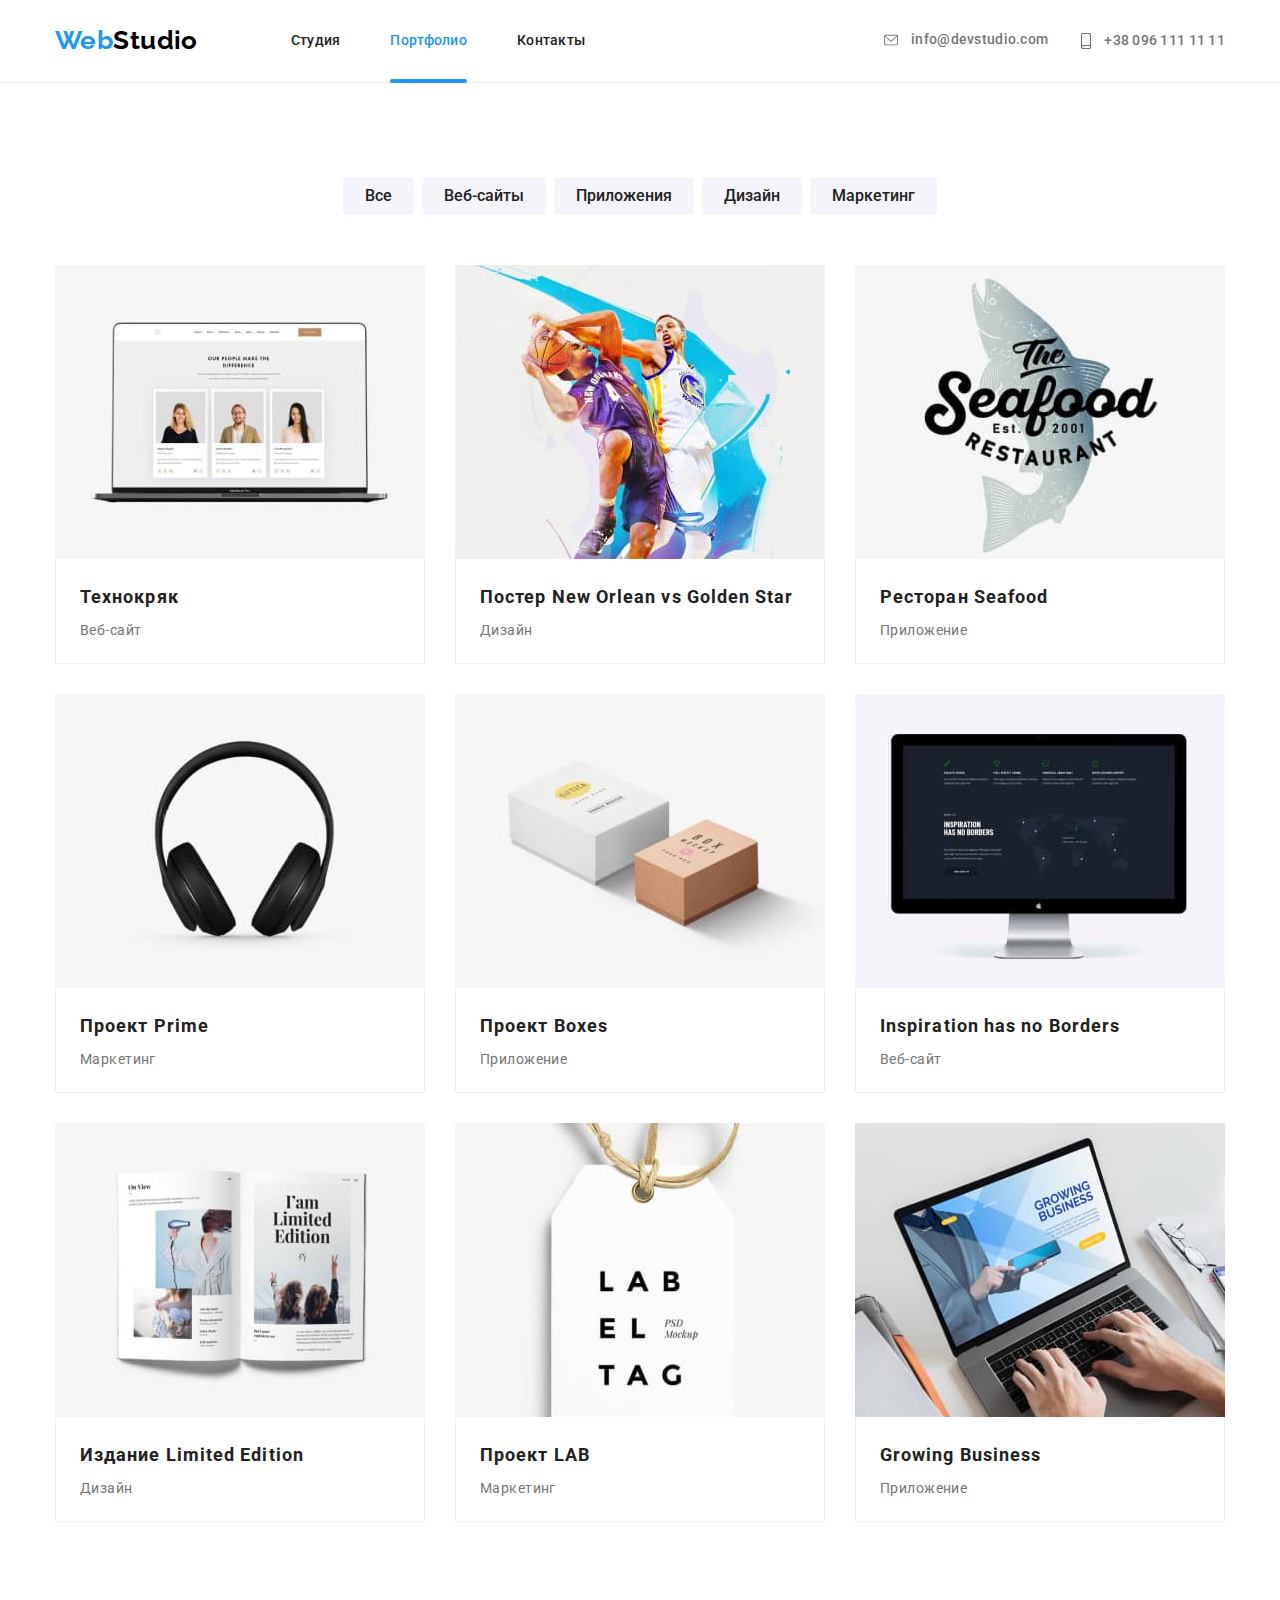
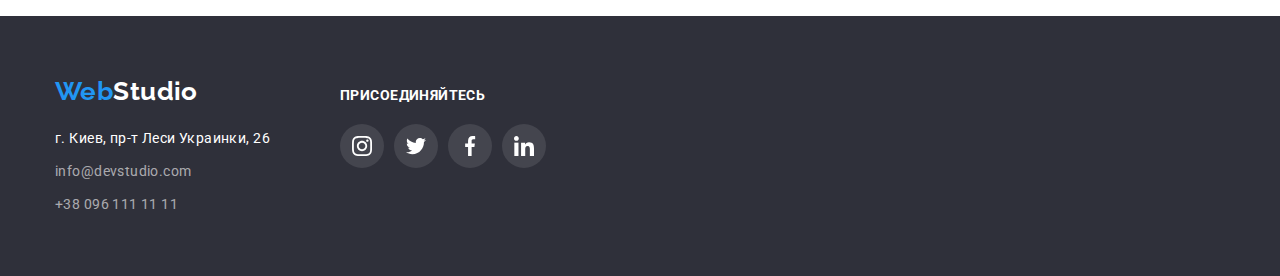
==== portfolio.html @ 8f9cfa4c "Склонував файли попередньої роботи" ====
<!DOCTYPE html>
<html lang="en">
<head>
    <meta charset="UTF-8">
    <meta http-equiv="X-UA-Compatible" content="IE=edge">
    <meta name="viewport" content="width=device-width, initial-scale=1.0">
    <title>WebStudio</title>
    <link href="https://fonts.googleapis.com/css2?family=Raleway:wght@700&family=Roboto:wght@400;500;700;900&display=swap" rel="stylesheet">
    <link rel="stylesheet" href="https://cdnjs.cloudflare.com/ajax/libs/modern-normalize/1.1.0/modern-normalize.min.css">
    <link rel="stylesheet" href="./css/styles.css">
</head>
<body>
    <header>
        <div class="container main-nav">
            <nav class="main-nav">
                <a href="./index.html" class="logo"><span>Web</span>Studio</a>
                <ul class="site-nav">
                    <li class="item"> <a href="./index.html" class="link">Студия</a> </li>
                    <li class="item"> <a href="./portfolio.html" class="link current">Портфолио</a> </li>
                    <li class="item"> <a href="" class="link">Контакты</a> </li>
                </ul>
            </nav>
            <ul class="site-cont">
                <li class="item">
                    <a href="mailto:info@devstudio.com" class="link"> <svg class="icon" width="20" height="14">
                            <use href="./images/symbol-defs.svg#icon-email"></use>
                        </svg> info@devstudio.com</a>
                </li>
                <li class="item"> <a href="tel:+380961111111" class="link"> <svg class="icon" width="16" height="18">
                            <use href="./images/symbol-defs.svg#icon-phone"></use>
                        </svg> +38 096 111 11 11</a>
                </li>
            </ul>
        </div>
    </header>
    <main>
        <section class="section box">
            <div class="container">
                <h1 class="hidden">Наши работы</h1>
                <ul class="btn">
                    <li class="btn-fil"><button type="button" class="button-filter">Все</button></li>
                    <li class="btn-fil"><button type="button" class="button-filter">Веб-сайты</button></li>
                    <li class="btn-fil"><button type="button" class="button-filter">Приложения</button></li>
                    <li class="btn-fil"><button type="button" class="button-filter">Дизайн</button></li>
                    <li class="btn-fil"><button type="button" class="button-filter">Маркетинг</button></li>
                </ul>
                <ul class="work-quality card">
                    <li class="flex-element"> 
                        <div class="product">
                            <img class="no-gap" src="./images/macbookpro.jpg" alt="macbookpro" width="370" height="294">
                            <p class="product-text">Ресурс предлагает комплексные предложения с разным уровнем функционала и сервисов. Все это позволит посетителю получить
                            исчерпывающие сведения о компании или частном лице.</p>
                        </div>
                        <div class="example">
                            <h2 class="name-project">Технокряк</h2>
                            <p class="quality">Веб-сайт</p>
                        </div>
                    </li>
                    <li class="flex-element"> 
                        <div class="product">
                            <img class="no-gap" src="./images/basketball.jpg" alt="basketball" width="370" height="294">
                            <p class="product-text">Ресурс предлагает комплексные предложения с разным уровнем функционала и сервисов. Все это позволит посетителю получить
                            исчерпывающие сведения о компании или частном лице.</p>
                        </div>
                        <div class="example">
                            <h2 class="name-project">Постер New Orlean vs Golden Star</h2>
                            <p class="quality">Дизайн</p>
                        </div>
                    </li>
                    <li class="flex-element"> 
                        <div class="product">
                            <img class="no-gap" src="./images/restaurant.jpg" alt="restaurant" width="370" height="294">
                            <p class="product-text">Ресурс предлагает комплексные предложения с разным уровнем функционала и сервисов. Все это
                                позволит посетителю получить
                                исчерпывающие сведения о компании или частном лице.</p>
                        </div>
                        <div class="example">
                            <h2 class="name-project">Ресторан Seafood</h2>
                            <p class="quality">Приложение</p>
                        </div>
                    </li>
                    <li class="flex-element">
                        <div class="product">
                            <img class="no-gap" src="./images/headphones.jpg" alt="headphones" width="370" height="294">
                            <p class="product-text">Ресурс предлагает комплексные предложения с разным уровнем функционала и сервисов. Все это
                                позволит посетителю получить
                                исчерпывающие сведения о компании или частном лице.</p>
                        </div>
                        <div class="example">
                            <h2 class="name-project">Проект Prime</h2>
                            <p class="quality">Маркетинг</p>
                        </div>
                    </li>
                    <li class="flex-element">
                        <div class="product">
                            <img class="no-gap" src="./images/boxes.jpg" alt="boxes" width="370" height="294">
                            <p class="product-text">Ресурс предлагает комплексные предложения с разным уровнем функционала и сервисов. Все это
                                позволит посетителю получить
                                исчерпывающие сведения о компании или частном лице.</p>
                        </div>
                        <div class="example">
                            <h2 class="name-project">Проект Boxes</h2>
                            <p class="quality">Приложение</p>
                        </div>
                    </li>
                    <li class="flex-element">
                        <div class="product">
                            <img class="no-gap" src="./images/monitor.jpg" alt="monitor" width="370" height="294">
                            <p class="product-text">Ресурс предлагает комплексные предложения с разным уровнем функционала и сервисов. Все это
                                позволит посетителю получить
                                исчерпывающие сведения о компании или частном лице.</p>
                        </div>
                        <div class="example">
                            <h2 class="name-project">Inspiration has no Borders</h2>
                            <p class="quality">Веб-сайт</p>
                        </div>
                    </li>
                    <li class="flex-element">
                        <div class="product">
                            <img class="no-gap" src="./images/magazine.jpg" alt="magazine" width="370" height="294">
                            <p class="product-text">Ресурс предлагает комплексные предложения с разным уровнем функционала и сервисов. Все это
                                позволит посетителю получить
                                исчерпывающие сведения о компании или частном лице.</p>
                        </div>
                        <div class="example">
                            <h2 class="name-project">Издание Limited Edition</h2>
                            <p class="quality">Дизайн</p>
                        </div>
                    </li>
                    <li class="flex-element">
                        <div class="product">
                            <img class="no-gap" src="./images/label.jpg" alt="label" width="370" height="294">
                            <p class="product-text">Ресурс предлагает комплексные предложения с разным уровнем функционала и сервисов. Все это
                                позволит посетителю получить
                                исчерпывающие сведения о компании или частном лице.</p>
                        </div>
                        <div class="example">
                            <h2 class="name-project">Проект LAB</h2>
                            <p class="quality">Маркетинг</p>
                        </div>
                    </li>
                    <li class="flex-element">
                        <div class="product">
                            <img class="no-gap" src="./images/laptop.jpg" alt="laptop" width="370" height="294">
                            <p class="product-text">Ресурс предлагает комплексные предложения с разным уровнем функционала и сервисов. Все это
                                позволит посетителю получить
                                исчерпывающие сведения о компании или частном лице.</p>
                        </div>
                        <div class="example">
                            <h2 class="name-project">Growing Business</h2>
                            <p class="quality">Приложение</p>
                        </div>
                    </li>
                </ul>
            </div>
        </section>
    </main>
    <footer class="ftr">
        <div class="container main-foot">
            <section class="foot">
                <a href="./index.html" class="foot-web"><span>Web</span>Studio</a>
                <address class="foot-adress">
                    <ul class="site-ft">
                        <li class="ft-cont"> <a href="https://goo.gl/maps/F9UGEikjTN2jMp9C9" target="_blank"
                                class="adress link">г.
                                Киев, пр-т Леси Украинки, 26</a> </li>
                        <li class="ft-cont"> <a href="mailto:info@devstudio.com"
                                class="footer-contact link">info@devstudio.com</a>
                        </li>
                        <li class="ft-cont"> <a href="tel:+380961111111" class="footer-contact link">+38 096 111 11 11</a>
                        </li>
                    </ul>
                </address>
            </section>
            <section class="connect-end">
                <h2 class="connect">Присоединяйтесь</h2>
                <ul class="icon-list">
                    <li class="icon-foot">
                        <a class="link-foot" href="">
                            <svg class="foot-icon">
                                <use href="./images/symbol-defs.svg#icon-instagram"></use>
                            </svg>
                        </a>
                    </li>
                    <li class="icon-foot">
                        <a class="link-foot" href="">
                            <svg class="foot-icon">
                                <use href="./images/symbol-defs.svg#icon-twitter"></use>
                            </svg>
                        </a>
                    </li>
                    <li class="icon-foot">
                        <a class="link-foot" href="">
                            <svg class="foot-icon">
                                <use href="./images/symbol-defs.svg#icon-facebook"></use>
                            </svg>
                        </a>
                    </li>
                    <li class="icon-foot">
                        <a class="link-foot" href="">
                            <svg class="foot-icon">
                                <use href="./images/symbol-defs.svg#icon-linkedin"></use>
                            </svg>
                        </a>
                    </li>
                </ul>
            </section>
        </div>
    </footer>
</body>
</html>
---- css/styles.css ----
html {
    box-sizing: border-box;
}

*,
*::before,
*::after {
    box-sizing: inherit;
}

/* цвет логотипа 1 части #2196F3
2 часть #000000 

ОСНОВНОЙ ЦВЕТ навигация, контакты, 2,3 заголовка #212121
при наведении #2196F3

цвет телефона и параграфов #757575

заголовок и кнопка, 2 часть логотива в футере #FFFFFF

контакты в футере color: rgba(255, 255, 255, 0.6);


ФОН
шапка #FFFFFF
1 секция и футер 2F303A
кнопка 2196F3

секция Наша команда F5F4FA
*/

:root {
    --primary-text-color: #212121;
    --paragraph-text-color: #757575;
    --footer-text-color: rgba(255, 255, 255, 0.6);
    --nav-log-text-color: #2196F3;
    --title-text-color: #FFFFFF;
    --but--team-color: #F5F4FA;
    --foot-title-bg-color: #2F303A;
    --logo-color: #000000;
    --network-icon-color: #AFB1B8;
    --foot-icon-color: rgba(255, 255, 255, 0.1);
    --timing-function: cubic-bezier(0.4, 0, 0.2, 1);
}

body {
    background-color: var(--title-text-color);
    color: var(--primary-text-color);

    font-family: Roboto, sans-serif;
    letter-spacing: 0.03em;
    font-size: 14px;
    line-height: 1.14;
}

.container {
    width: 1200px;
    margin-left: auto;
    margin-right: auto;
    padding-left: 15px;
    padding-right: 15px;
}

ul {
    list-style: none;
    padding: 0;
    margin: 0;
}

h1, h2, h3, p {
    padding: 0;
    margin: 0;
}

.heading {
    margin-bottom: 50px;

    font-size: 36px;
    line-height: 1.16;
    text-align: center;
}

/* header */

.logo {
    color: var(--logo-color);

    font-family: Raleway, sans-serif;
    font-weight: 700;
    font-size: 26px;
    line-height: 1.2;
    text-decoration: none;
}

span {
    color: var(--nav-log-text-color);
}

/* Main nav */

.main-nav {
    display: flex;
    align-items: center; 
}

header {
    border-bottom: 1px solid #ECECEC;
}

/* Site nav */

.site-nav {
    display: flex;
    margin-left: 93px;
}

.site-nav .item + .item {
    margin-left: 50px;
}

.site-nav .link {
    position: relative;
    display: block;
    padding-top: 32px;
    padding-bottom: 32px;

    color: var(--primary-text-color);

    font-family: inherit;
    font-weight: 500;
    letter-spacing: 0.02em;
    text-decoration: none;

    transition-property: color;
    transition-duration: 250ms;
    transition-timing-function: var(--timing-function);
}

.site-nav .link:hover,
.site-nav .link:focus {
    color: var(--nav-log-text-color);
}

.site-nav .link.current {
    color: var(--nav-log-text-color);
}

.site-nav .link.current::after {
    opacity: 1;
}

.site-nav .link::after {
    position: absolute;
    content: '';
    display: block;
    height: 4px;
    width: 100%;
    bottom: 0;
    background-color: #2196F3;
    border-radius: 2px;
    opacity: 0;
    transition: opacity 250ms var(--timing-function);
    bottom: -2px;

    transition-property: opacity;
    transition-duration: 250ms;
    transition-timing-function: var(--timing-function);
}

.site-nav .link:hover::after,
.site-nav .link:focus::after {
    opacity: 1;
}

/* CONTACTS */

.site-cont {
    display: flex;
    margin-left: auto;

    font-family: inherit;
    font-weight: 500;
    letter-spacing: 0.02em;
    text-decoration: none;
}

.site-cont .item + .item {
    margin-left: 30px;
}

.site-cont .link {
    color: var(--paragraph-text-color);
    text-decoration: none;
    padding-top: 32px;
    padding-bottom: 32px;
    display: flex;
    align-items: center;

    transition-property: color fill;
    transition-duration: 250ms;
    transition-timing-function: var(--timing-function);
}

.site-cont .link:hover,
.site-cont .link:focus {
    color: var(--nav-log-text-color);
}

.site-cont .link .icon {
    transition-property: fill;
    transition-duration: 250ms;
    transition-timing-function: var(--timing-function);
}

.site-cont .link:hover .icon,
.site-cont .link:focus .icon {
    fill: var(--nav-log-text-color);
}

.icon {
    margin-right: 10px;
    fill: #757575;
}

/* Title */

.title {
    padding-top: 200px;
    padding-bottom: 200px;
    background: var(--foot-title-bg-color);

    height: 600px;
    max-width: 1600px;
    margin-left: auto;
    margin-right: auto;

    background-image: linear-gradient(
        to right,
        rgba(47, 48, 58, 0.4),
        rgba(47, 48, 58, 0.4)
    ),
    url(../images/fon-hed.jpg);
    background-repeat: no-repeat;
    background-position: center;
    background-size: cover;
}

.title-hero {
    padding-bottom: 30px;
    width: 696px;
    margin-left: auto;
    margin-right: auto;

    color: var(--title-text-color);

    font-weight: 900;
    font-size: 44px;
    line-height: 1.36;
    text-align: center;
    letter-spacing: 0.06em;
    text-transform: uppercase;
}

/* Section doing */

.works {
    display: flex;
    flex-wrap: wrap;
    justify-content: space-between;
}

.section {
    padding-top: 94px;
    padding-bottom: 94px;
}

.section.no-padding {
    padding-top: 0;
    padding-bottom: 94px;
}

/* Position absolut */

.works > .item {
    position: relative; 
}

.signature {
    position: absolute;
    width: 370px;
    height: 70px;
    bottom: 0;

    background-color: rgba(47, 48, 58, 0.8);
}

.signature-do {
    padding: 27px 0;
    font-weight: 700;
    font-size: 14px;
    line-height: 1.14;
    text-align: center;
    letter-spacing: 0.03em;
    text-transform: uppercase;
    color: var(--title-text-color);
}

/* Team */



.quality {
    color: var(--paragraph-text-color);

    font-weight: 400;
    font-size: 14px;
    line-height: 1.71;
}

.hidden {
    display: none;
}

.work-quality {
    display: flex;
}

.work-quality.card {
    display: flex;
    flex-wrap: wrap;
    
}
.work-quality .item {
    margin-right: 30px;
    width: 270px;
}

.work-quality .item:nth-child(4n) {
    margin-right: 0;
}

/* Icons quality */

.icon-img {
    height: 120px;
    width: 270px;
    background-color: var(--but--team-color);
    border-radius: 4px;
    display: flex;
    justify-content: center;
    align-items: center;
}

.icon-qual {
    height: 70px;
    width: 70px;
}

.head-quality {
    text-transform: uppercase;
    font-size: 14px;
    line-height: 1.14;

    margin-top: 30px;
    margin-bottom: 10px;
}

.name-project {
    font-size: 18px;
    line-height: 2;
    letter-spacing: 0.06em;
    margin-bottom: 4px;
}

.flex-element {
    width: 370px;

    margin-right: 30px;
    margin-bottom: 30px;

    transition-property: box-shadow;
    transition-duration: 250ms;
    transition-timing-function: var(--timing-function);
}

.flex-element:hover,
.flex-element:focus {
    box-shadow: 0px 1px 1px rgba(0, 0, 0, 0.12), 0px 4px 4px rgba(0, 0, 0, 0.06), 1px 4px 6px rgba(0, 0, 0, 0.16);
}

.no-gap {
    display: block;
}

.example {
    padding: 20px 24px;
    border: 1px solid #EEEEEE;
    border-top: none;
}

.flex-element:nth-child(3n) {
    margin-right: 0;
}

.flex-element:nth-last-child(-n + 3){
    margin-bottom: 0;
}

/* Animation work */

.product-text {
    position: absolute;
    top: 0;
    right: 0;
    width: 100%;
    height: 100%;

    background-color: rgba(33, 150, 243, 0.9);

    font-size: 18px;
    line-height: 1.56;
    letter-spacing: 0.03em;
    color: var(--title-text-color);

    padding: 63px 24px;

    transform: translateY(100%);

    transition: transform 250ms var(--timing-function);
}

.product {
    position: relative;
    overflow: hidden;
}

.flex-element:hover .product-text {
    transform: translateY(0);
}

/* Modal window */

.backdrop {
    position: fixed;
    top: 0;
    left: 0;
    width: 100%;
    height: 100%;
    background: rgba(0, 0, 0, 0.2);;
    opacity: 1;
    visibility: visible;

    transition: 250ms var(--timing-function);
}

.backdrop.is-hidden {
    visibility: hidden;
    opacity: 0;
    pointer-events: none;
}

.backdrop.is-hidden .modal {
    transform: translate(-50%, -50%) scale(0.9);
}

.modal {
    position: absolute;
    top: 50%;
    left: 50%;

    width: 528px;
    height: 581px;
    
    background-color: var(--title-text-color);

    border-radius: 4px;

    transform: translate(-50%, -50%) scale(1);
    transition: transform 250ms var(--timing-function);
}

.close {
    position: fixed;
    top: 8px;
    right: 8px;
    padding: 0;
    margin: 0;
    width: 30px;
    height: 30px;
}

.icon-close {
    display: block;
    position: absolute;
    margin: auto;

    top: 0;
    bottom: 0;
    right: 0;
    left: 0;
}

/* Button */


.button-order {
    border-radius: 4px;
    box-shadow: 0px 4px 4px rgba(0, 0, 0, 0.15);
    border: #2196F3;
    padding: 10px 32px;
    margin-left: auto;
    margin-right: auto;

    background-color: var(--nav-log-text-color);
    color: var(--title-text-color);

    font-family: inherit;
    font-weight: 700;
    font-size: 16px;
    line-height: 1.88;
    display: flex;
    align-items: center;
    text-align: center;
    letter-spacing: 0.06em;
    cursor: pointer;
}

.btn {
    display: flex;
    flex-wrap: wrap;
    justify-content: center;
    margin-bottom: 50px;
}

.btn-fil {
    margin-right: 8px;
}

.btn-fil:nth-child(5n) {
    margin-right: 0;
}

.button-filter {
    background-color: var(--but--team-color);
    color: var(--primary-text-color);

    font-family: inherit;
    font-weight: 500;
    font-size: 16px;
    line-height: 1.62;
    cursor: pointer;
    border-radius: 4px;
    border: #F5F4FA;
    padding: 6px 22px;

    transition-property: color background-color box-shadow;
    transition-duration: 250ms;
    transition-timing-function: var(--timing-function);
}


.button-filter:hover,
.button-filter:focus {
    background-color: var(--nav-log-text-color);
    color: var(--title-text-color);
    box-shadow: 0px 3px 1px rgba(0, 0, 0, 0.1), 0px 1px 2px rgba(0, 0, 0, 0.08), 0px 2px 2px rgba(0, 0, 0, 0.12);
}

/* Team */
.team {
    background-color: var(--but--team-color);
    padding-bottom: 94px;
    padding-top: 94px;
}

.team-work {
    
    display: flex;
    flex-wrap: wrap;
}

.special {
    margin-right: 30px;
    box-shadow: 0px 1px 3px rgba(0, 0, 0, 0.12), 0px 1px 1px rgba(0, 0, 0, 0.14), 0px 2px 1px rgba(0, 0, 0, 0.2);
    border-radius: 0px 0px 4px 4px;
}

.special:nth-child(4n) {
    margin-right: 0;
}

.team-work .job {
    color: var(--paragraph-text-color);

    font-size: 16px;
    line-height: 1.18;

    margin-bottom: 16px;
}

.person {
    font-weight: 500;
    font-size: 16px;
    line-height: 1.18;

    margin-bottom: 10px;
}

.job-person {
    text-align: center;
    padding-top: 30px;
    padding-bottom: 30px;
    background-color: var(--title-text-color);
}

.network {
    text-decoration: none;
    display: inline-block;
    margin-right: 10px;
}

.network:nth-child(4) {
    margin-right: 0;
}

.network-icon {
    width: 20px;
    height: 20px; 
}

.inst {
    width: 44px;
    height: 44px;
    border-radius: 50%;
    display: flex;
    justify-content: center;
    align-items: center;
    fill: var(--network-icon-color);

    transition-property: fill background-color border-radius;
    transition-duration: 250ms;
    transition-timing-function: var(--timing-function);
}

.inst:hover,
.inst:focus {
    fill: var(--title-text-color);
    background-color: var(--nav-log-text-color);
    border-radius: 50%;
}

/* Clients */

.title-client {
    text-align: center;
    font-weight: 700;
    font-size: 36px;
    line-height: 1.16;
    text-align: center;
    letter-spacing: 0.03em;
    color: var(--primary-text-color);
    margin-bottom: 50px;
}

.client {
    display: flex;
    justify-content: center;
    text-align: center;
}

.client-mar {
    margin-right: 30px;
}

.client-mar:nth-last-child(1) {
    margin-right: 0;
}

.client-list {
    width: 106px;
    height: 60px;
}

.client-a {
    width: 170px;
    height: 92px;
    border: 1px solid #AFB1B8;
    border-radius: 4px;
    display: flex;
    justify-content: center;
    align-items: center;
    fill: #afb1b8;

    transition-property: fill border;
    transition-duration: 250ms;
    transition-timing-function: var(--timing-function);
}

.client-a:hover,
.client-a:focus {
    fill: #2196F3;
    border: 1px solid #2196F3;
}

/* Footer */

.ftr {
    background: var(--foot-title-bg-color);
}

.main-foot {
    display: flex;
}

.foot {
    padding-top: 60px;
    padding-bottom: 60px;
}

.site-ft {
    padding-top: 20px;
}

.site-ft .link {
    color: var(--paragraph-text-color);
    text-decoration: none;
    transition-property: color;
    transition-duration: 250ms;
    transition-timing-function: var(--timing-function);
}

.site-ft .link:hover,
.site-ft .link:focus {
    color: var(--nav-log-text-color);
}

.foot-web {
    color: var(--title-text-color);

    font-family: Raleway, sans-serif;
    font-weight: 700;
    font-size: 26px;
    line-height: 1.2;
    text-decoration: none;
}

.foot-adress .adress {
    color: var(--title-text-color);
}
.foot-adress .footer-contact {
    color: var(--footer-text-color);
}

.foot-adress .site-ft {
    /* display: block; */

    font-weight: 400;
    font-size: 14px;
    font-style: normal;
    line-height: 1.7;
    letter-spacing: 0.03em;;
}

.connect {
    text-transform: uppercase;
    color: var(--title-text-color);
    margin-bottom: 20px;

    font-family: inherit;
    font-weight: 700;
    font-size: 14px;
    line-height: 1.14;
    letter-spacing: 0.03em;
}

.ft-cont {
    margin-bottom: 9px;
}

.ft-cont:nth-child(3n) {
    margin-bottom: 0;
}

.icon-foot {
    margin-right: 10px;
}

.icon-foot:nth-child(4){
    margin-right: 0;
}

.foot-icon {
    width: 20px;
    height: 20px;
}

.link-foot {
    width: 44px;
    height: 44px;
    border-radius: 50%;
    display: flex;
    justify-content: center;
    align-items: center;
    background-color: var(--foot-icon-color);
    fill: var(--title-text-color);

    transition-property: background-color;
    transition-duration: 250ms;
    transition-timing-function: var(--timing-function);
}

.link-foot:hover,
.link-foot:focus {
    background-color: var(--nav-log-text-color);
}

.icon-list {
    display: flex;
}

.connect-end {
    margin-left: 70px;
    padding-top: 72px;
    padding-bottom: 100px;
}
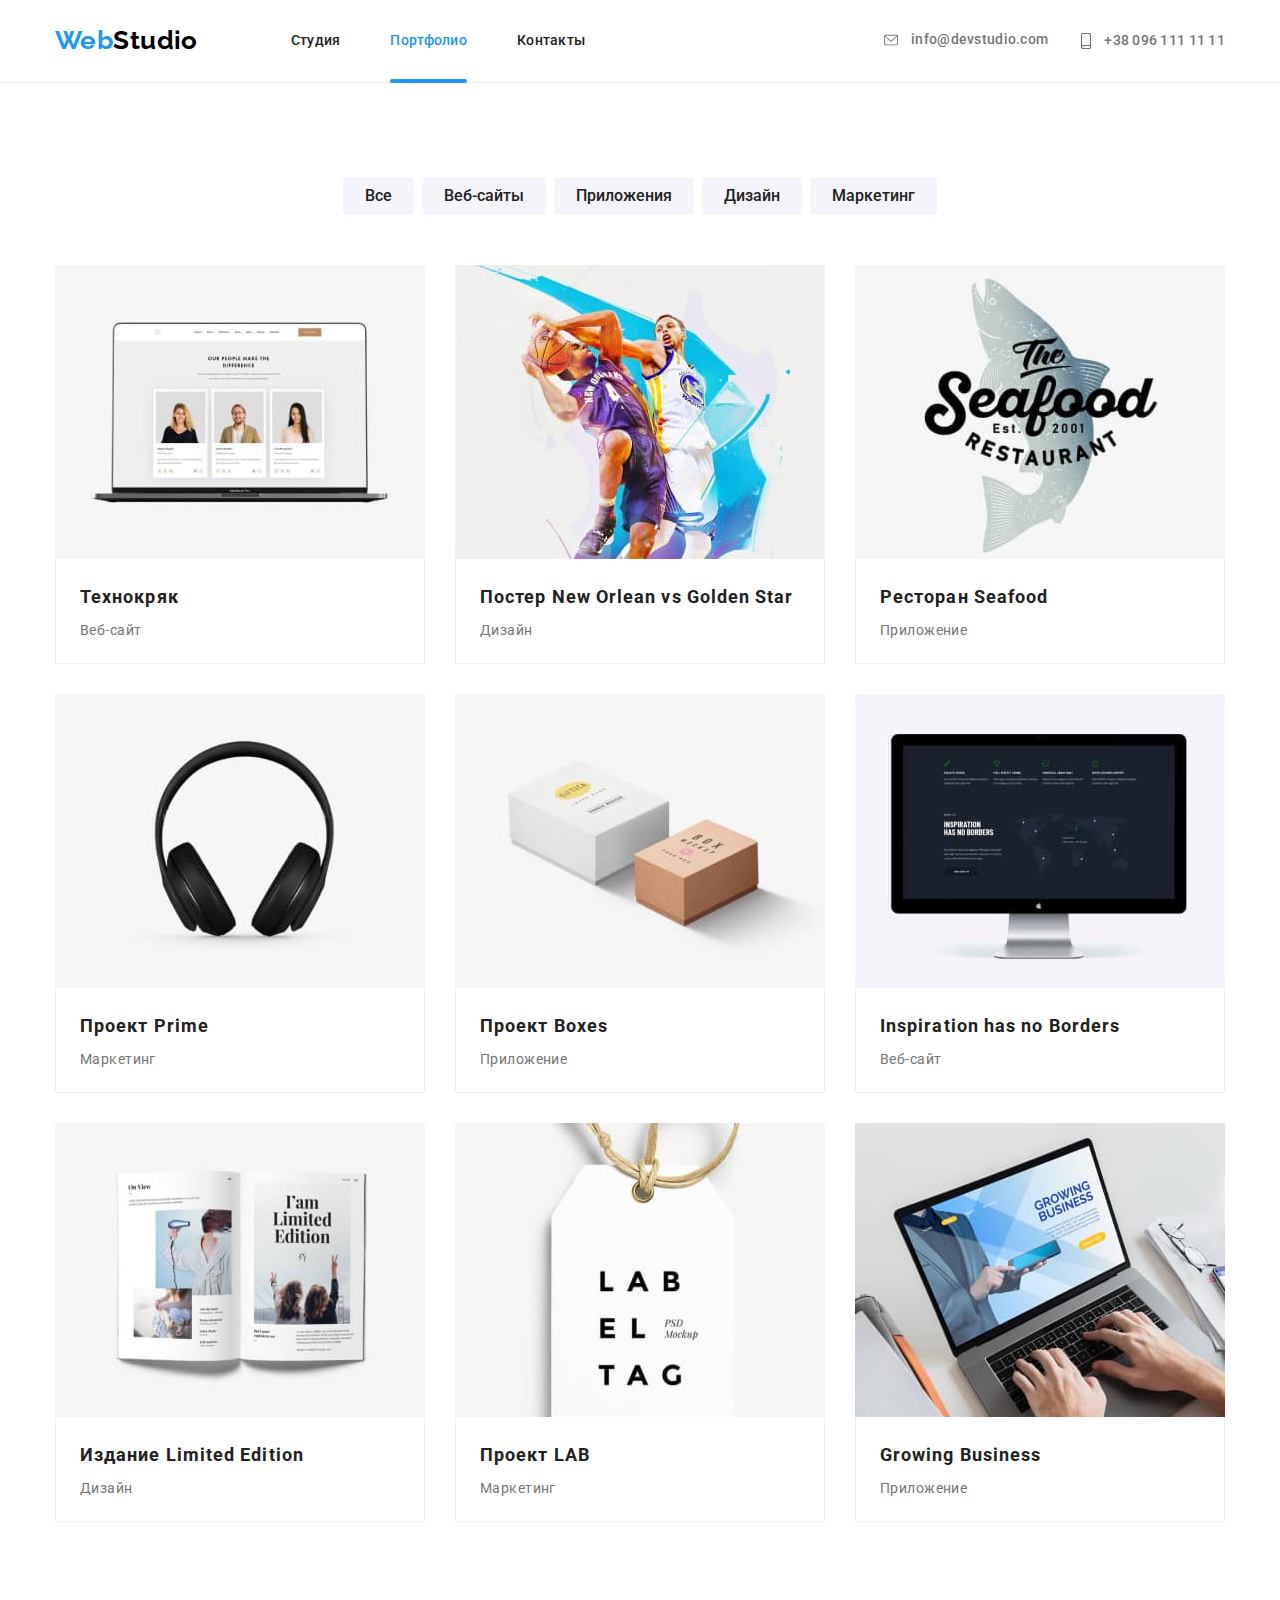
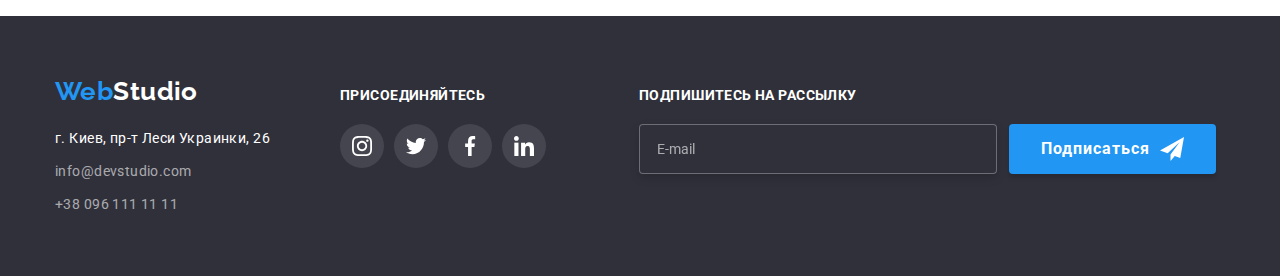
==== commit c2f15246: "Зробив розмітку в футері" ====
--- a/portfolio.html
+++ b/portfolio.html
@@ -205,6 +205,19 @@
                     </li>
                 </ul>
             </section>
+            <form class="newsletter">
+                <h2 class="connect">Подпишитесь на рассылку</h2>
+                <div class="subscribe">
+                    <label for="email-2">
+                        <input class="input-email" type="text" name="email-2" placeholder="E-mail" id="email-2" />
+                    </label>
+                    <button class="button-order btn-subscribe" type="submit">Подписаться
+                        <svg class="icon-send">
+                            <use href="./images/icons.svg#icon-icon-send"></use>
+                        </svg>
+                    </button>
+                </div>
+            </form>
         </div>
     </footer>
 </body>
--- a/css/styles.css
+++ b/css/styles.css
@@ -487,6 +487,12 @@
     margin: 0;
     width: 30px;
     height: 30px;
+
+    fill: #000000;
+
+    transition-property: fill;
+    transition-duration: 250ms;
+    transition-timing-function: var(--timing-function);
 }
 
 .icon-close {
@@ -499,6 +505,153 @@
     right: 0;
     left: 0;
 }
+
+.close:hover,
+.close:focus {
+    fill: #2196F3;
+    cursor: pointer;
+}
+
+/* Modal FORM */
+
+.head-modal {
+    font-weight: 700;
+    font-size: 20px;
+    line-height: 23px;
+    text-align: center;
+    letter-spacing: 0.03em;
+    
+    color: #212121;
+    margin-bottom: 12px;
+}
+
+textarea {
+    resize: none;
+}
+
+.comment {
+    padding: 12px 16px;
+    border: 1px solid rgba(33, 33, 33, 0.2);
+    border-radius: 4px;
+    height: 120px;
+    outline: 0;
+
+    transition-property: border;
+    transition-duration: 250ms;
+    transition-timing-function: var(--timing-function);
+}
+
+.comment:focus {
+    border: 1px solid #2196F3;
+}
+
+.form {
+    padding: 40px;
+}
+
+.form-field {
+    position: relative;
+    margin-bottom: 10px;
+    display: flex;
+    flex-direction: column;
+    cursor: pointer;
+}
+
+.form-input {
+    height: 40px;
+    border: 1px solid rgba(33, 33, 33, 0.2);
+    border-radius: 4px;
+    padding-left: 42px;
+    outline: 0;
+
+    transition-property: border;
+    transition-duration: 250ms;
+    transition-timing-function: var(--timing-function);
+}
+
+.form-input:focus {
+    border: 1px solid #2196F3;
+}
+
+.form-input:focus + .icon-modal {
+    fill: var(--nav-log-text-color);
+}
+
+.form-label {
+    margin-bottom: 4px;
+
+    font-size: 12px;
+    letter-spacing: 0.01em;
+    color: #757575;
+}
+
+.form-field textarea::placeholder {
+    font-size: 12px;
+    line-height: 14px;
+    letter-spacing: 0.01em;
+    
+    color: rgba(117, 117, 117, 0.5);
+}
+
+.icon-modal {
+    position: absolute;
+    top: 28px;
+    left: 12px;
+    width: 18px;
+    height: 18px;
+
+    transition-property: fill;
+    transition-duration: 250ms;
+    transition-timing-function: var(--timing-function);
+}
+
+/* Check */
+
+.consent {
+    display: flex;
+    align-items: center;
+    justify-content: center;
+    font-size: 14px;
+    line-height: 1.71;
+    color: #757575;
+}
+
+.form-consert {
+    margin-top: 20px;
+    margin-bottom: 30px;
+    text-align: center;
+}
+
+.consent a {
+    color: var(--nav-log-text-color);
+}
+
+.checkbox {
+    position: absolute;
+    width: 1px;
+    height: 1px;
+    margin: -1px;
+    border: 0;
+    padding: 0;
+    clip: rect(0 0 0 0);
+    overflow: hidden;
+}
+.checkbox:checked + .icon-check {
+    background-color: #2196F3;
+    background-origin: border-box;
+    border-color: #2196F3;
+}
+
+.icon-check {
+    width: 16px;
+    height: 15px;
+
+    border: 2px solid #212121;
+    border-radius: 2px;
+
+    margin-right: 7px;
+}
+
 
 /* Button */
 
@@ -823,3 +976,43 @@
     padding-top: 72px;
     padding-bottom: 100px;
 }
+
+.newsletter {
+    width: 570px;
+    margin-left: 93px;
+    padding-top: 72px;
+    padding-bottom: 94px;
+
+    display: flex;
+    flex-direction: column;
+}
+
+.icon-send {
+    width: 24px;
+    height: 24px;
+    margin-left: 10px;
+}
+
+.btn-subscribe {
+    margin: 0;
+}
+
+.input-email {
+    width: 358px;
+    height: 50px;
+    margin-right: 12px;
+    border: 1px solid rgba(255, 255, 255, 0.3);
+    filter: drop-shadow(0px 4px 4px rgba(0, 0, 0, 0.15));
+    border-radius: 4px;
+    background-color: #2F303A;
+}
+
+.input-email::placeholder {
+    color: rgba(255, 255, 255, 0.6);
+    padding-left: 15px;
+}
+
+.subscribe {
+    display: flex;
+}
+
